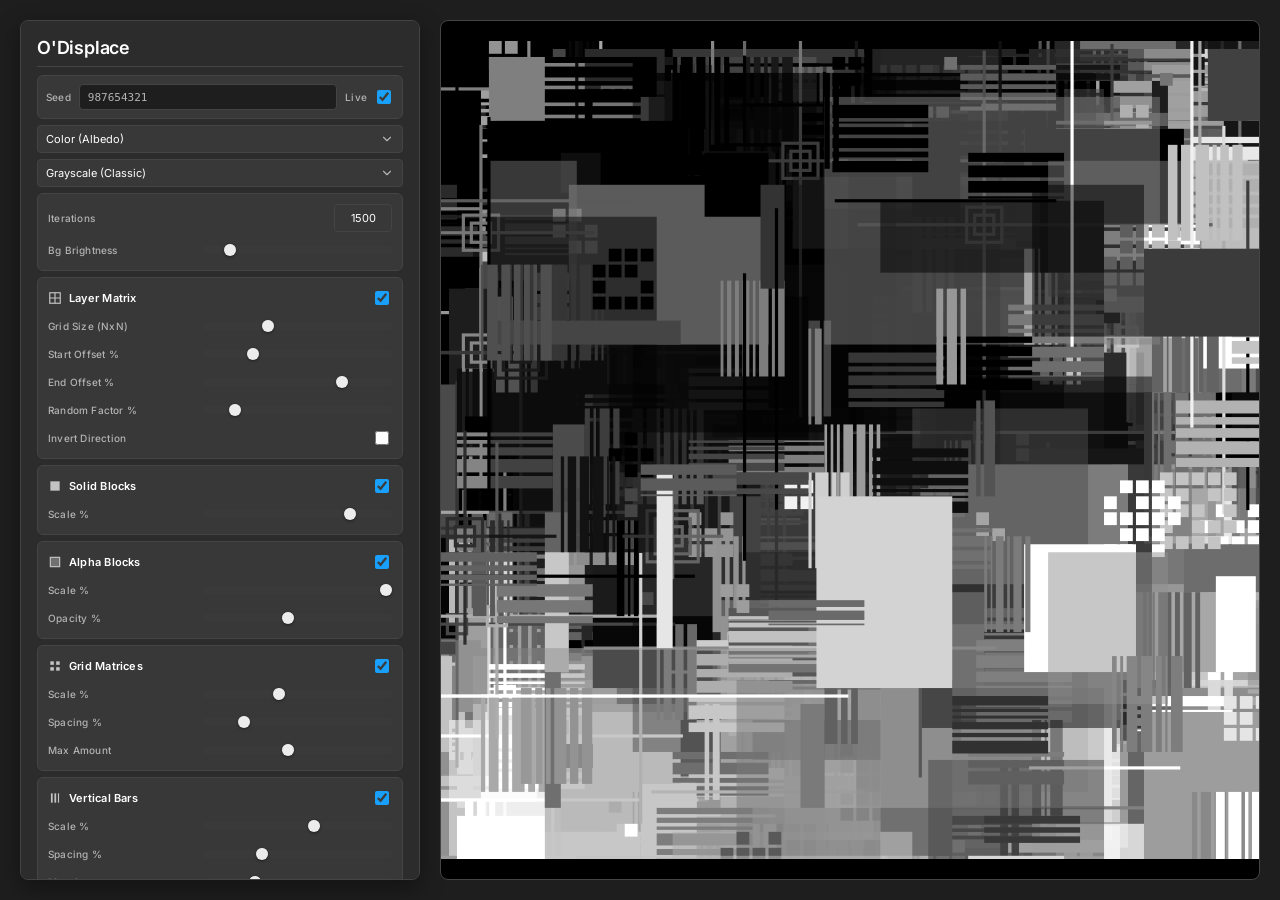
==== index.html @ d6440b8d "feat: add Reset button to restore default settings Co-Authored-By: Claude Sonnet 4.6 <noreply@anthro" ====
<!DOCTYPE html>
<html lang="en">
<head>
    <meta charset="UTF-8">
    <meta name="viewport" content="width=device-width, initial-scale=1.0">
    <title>O'Displace</title>
    <link rel="stylesheet" href="css/main.css">
</head>
<body>

<!-- ─── Palette Modal ─────────────────────────────────────────────────────── -->
<div class="modal-overlay" id="paletteModal">
    <div class="modal-box">
        <div class="modal-title">Custom Palette</div>

        <div class="color-slots">
            <div class="color-slot">
                <input type="color" id="c0" value="#FF0055">
                <input type="text"  id="h0" value="#FF0055" maxlength="7" class="hex-input">
                <input type="checkbox" id="en0" checked title="Enable">
            </div>
            <div class="color-slot">
                <input type="color" id="c1" value="#00FFCC">
                <input type="text"  id="h1" value="#00FFCC" maxlength="7" class="hex-input">
                <input type="checkbox" id="en1" checked title="Enable">
            </div>
            <div class="color-slot">
                <input type="color" id="c2" value="#9D00FF">
                <input type="text"  id="h2" value="#9D00FF" maxlength="7" class="hex-input">
                <input type="checkbox" id="en2" checked title="Enable">
            </div>
            <div class="color-slot">
                <input type="color" id="c3" value="#2B0F4C">
                <input type="text"  id="h3" value="#2B0F4C" maxlength="7" class="hex-input">
                <input type="checkbox" id="en3" checked title="Enable">
            </div>
            <div class="color-slot">
                <input type="color" id="c4" value="#FFFFFF">
                <input type="text"  id="h4" value="#FFFFFF" maxlength="7" class="hex-input">
                <input type="checkbox" id="en4" checked title="Enable">
            </div>
        </div>

        <textarea class="modal-paste" id="hexPaste" placeholder="Paste CSS, XML, HEX, or rgb() here…"></textarea>

        <div class="modal-actions">
            <input type="file" id="aseFile" accept=".ase" style="display:none">
            <button onclick="document.getElementById('aseFile').click()">Load .ase</button>
            <button class="btn-generate" onclick="closePaletteModal()">Apply & Close</button>
        </div>
    </div>
</div>

<!-- ─── Left Panel ───────────────────────────────────────────────────────── -->
<div class="controls">
    <div class="panel-title">O'Displace</div>

    <!-- Seed -->
    <div class="seed-row">
        <label>Seed</label>
        <input type="text" id="seedDisplay" readonly>
        <div class="live-wrap">
            <label for="livePreview">Live</label>
            <input type="checkbox" id="livePreview" checked>
        </div>
    </div>

    <!-- Render mode -->
    <select id="renderMode" onchange="handleInput()">
        <option value="color">Color (Albedo)</option>
        <option value="depth">Depth Map (Height)</option>
        <option value="normal">Normal Map</option>
    </select>

    <!-- Palette -->
    <div class="select-row">
        <select id="paletteSelect" onchange="handlePaletteChange()">
            <option value="grayscale">Grayscale (Classic)</option>
            <option value="custom">Custom (Paste / ASE)</option>
            <option value="cyberpunk">Cyberpunk (Neon)</option>
            <option value="mars">Mars Base (Orange/Red)</option>
            <option value="ocean">Deep Ocean (Blues)</option>
        </select>
        <button id="editCustomBtn" class="btn-icon" onclick="openPaletteModal()" title="Edit palette" style="display:none">
            <svg viewBox="0 0 24 24" width="14" height="14" stroke="currentColor" stroke-width="2" fill="none">
                <circle cx="12" cy="12" r="3"></circle>
                <path d="M19.4 15a1.65 1.65 0 0 0 .33 1.82l.06.06a2 2 0 0 1-2.83 2.83l-.06-.06a1.65 1.65 0 0 0-1.82-.33 1.65 1.65 0 0 0-1 1.51V21a2 2 0 0 1-4 0v-.09A1.65 1.65 0 0 0 9 19.4a1.65 1.65 0 0 0-1.82.33l-.06.06a2 2 0 0 1-2.83-2.83l.06-.06A1.65 1.65 0 0 0 4.68 15a1.65 1.65 0 0 0-1.51-1H3a2 2 0 0 1 0-4h.09A1.65 1.65 0 0 0 4.6 9a1.65 1.65 0 0 0-.33-1.82l-.06-.06a2 2 0 0 1 2.83-2.83l.06.06A1.65 1.65 0 0 0 9 4.68a1.65 1.65 0 0 0 1-1.51V3a2 2 0 0 1 4 0v.09a1.65 1.65 0 0 0 1 1.51 1.65 1.65 0 0 0 1.82-.33l.06-.06a2 2 0 0 1 2.83 2.83l-.06.06A1.65 1.65 0 0 0 19.4 9a1.65 1.65 0 0 0 1.51 1H21a2 2 0 0 1 0 4h-.09a1.65 1.65 0 0 0-1.51 1z"></path>
            </svg>
        </button>
    </div>

    <!-- Iterations + Bg Brightness -->
    <div class="module-group">
        <div class="row">
            <label>Iterations</label>
            <input type="number" id="globalIter" value="1500" onchange="handleInput()">
        </div>
        <div class="row">
            <label>Bg Brightness</label>
            <input type="range" id="bgBrightness" min="0" max="255" value="30" oninput="handleInput()">
        </div>
    </div>

    <!-- Layer Matrix -->
    <div class="module-group">
        <div class="module-header">
            <div class="module-title">
                <svg viewBox="0 0 24 24"><rect x="3" y="3" width="18" height="18" fill="none" stroke="currentColor" stroke-width="2"/><path d="M3 12h18M12 3v18" stroke="currentColor" stroke-width="2"/></svg>
                Layer Matrix
            </div>
            <input type="checkbox" id="matrixEnable" checked onchange="handleInput()">
        </div>
        <div class="row"><label>Grid Size (NxN)</label><input type="range" id="matrixSize"   min="1" max="10"   value="4"   oninput="handleInput()"></div>
        <div class="row"><label>Start Offset %</label>  <input type="range" id="matrixStart"  min="-100" max="100" value="-50" oninput="handleInput()"></div>
        <div class="row"><label>End Offset %</label>    <input type="range" id="matrixEnd"    min="-100" max="100" value="50"  oninput="handleInput()"></div>
        <div class="row"><label>Random Factor %</label> <input type="range" id="matrixRandom" min="0" max="100"   value="15"  oninput="handleInput()"></div>
        <div class="row">
            <label>Invert Direction</label>
            <input type="checkbox" id="matrixInvert" onchange="handleInput()">
        </div>
    </div>

    <!-- Solid Blocks -->
    <div class="module-group">
        <div class="module-header">
            <div class="module-title">
                <svg viewBox="0 0 24 24"><rect x="4" y="4" width="16" height="16"/></svg>
                Solid Blocks
            </div>
            <input type="checkbox" id="solidEnable" checked onchange="handleInput()">
        </div>
        <div class="row"><label>Scale %</label><input type="range" id="solidScale" min="1" max="100" value="80" oninput="handleInput()"></div>
    </div>

    <!-- Alpha Blocks -->
    <div class="module-group">
        <div class="module-header">
            <div class="module-title">
                <svg viewBox="0 0 24 24"><rect x="4" y="4" width="16" height="16" fill-opacity="0.4" stroke="currentColor" stroke-width="2"/></svg>
                Alpha Blocks
            </div>
            <input type="checkbox" id="alphaEnable" checked onchange="handleInput()">
        </div>
        <div class="row"><label>Scale %</label>  <input type="range" id="alphaScale"   min="1"  max="100" value="100" oninput="handleInput()"></div>
        <div class="row"><label>Opacity %</label> <input type="range" id="alphaOpacity" min="10" max="100" value="50"  oninput="handleInput()"></div>
    </div>

    <!-- Grid Matrices -->
    <div class="module-group">
        <div class="module-header">
            <div class="module-title">
                <svg viewBox="0 0 24 24"><rect x="4" y="4" width="6" height="6"/><rect x="14" y="4" width="6" height="6"/><rect x="4" y="14" width="6" height="6"/><rect x="14" y="14" width="6" height="6"/></svg>
                Grid Matrices
            </div>
            <input type="checkbox" id="gridEnable" checked onchange="handleInput()">
        </div>
        <div class="row"><label>Scale %</label>  <input type="range" id="gridScale"   min="1" max="100" value="40" oninput="handleInput()"></div>
        <div class="row"><label>Spacing %</label> <input type="range" id="gridSpacing" min="0" max="100" value="20" oninput="handleInput()"></div>
        <div class="row"><label>Max Amount</label><input type="range" id="gridAmount"  min="1" max="10"  value="5"  oninput="handleInput()"></div>
    </div>

    <!-- Vertical Bars -->
    <div class="module-group">
        <div class="module-header">
            <div class="module-title">
                <svg viewBox="0 0 24 24"><rect x="5" y="4" width="3" height="16"/><rect x="11" y="4" width="3" height="16"/><rect x="17" y="4" width="2" height="16"/></svg>
                Vertical Bars
            </div>
            <input type="checkbox" id="vBarEnable" checked onchange="handleInput()">
        </div>
        <div class="row"><label>Scale %</label>   <input type="range" id="vBarScale"   min="1" max="100" value="60" oninput="handleInput()"></div>
        <div class="row"><label>Spacing %</label>  <input type="range" id="vBarSpacing" min="0" max="100" value="30" oninput="handleInput()"></div>
        <div class="row"><label>Max Amount</label> <input type="range" id="vBarAmount"  min="1" max="20"  value="6"  oninput="handleInput()"></div>
    </div>

    <!-- Horizontal Bars -->
    <div class="module-group">
        <div class="module-header">
            <div class="module-title">
                <svg viewBox="0 0 24 24"><rect x="4" y="5" width="16" height="3"/><rect x="4" y="11" width="16" height="3"/><rect x="4" y="17" width="16" height="2"/></svg>
                Horizontal Bars
            </div>
            <input type="checkbox" id="hBarEnable" checked onchange="handleInput()">
        </div>
        <div class="row"><label>Scale %</label>   <input type="range" id="hBarScale"   min="1" max="100" value="60" oninput="handleInput()"></div>
        <div class="row"><label>Spacing %</label>  <input type="range" id="hBarSpacing" min="0" max="100" value="30" oninput="handleInput()"></div>
        <div class="row"><label>Max Amount</label> <input type="range" id="hBarAmount"  min="1" max="20"  value="6"  oninput="handleInput()"></div>
    </div>

    <!-- Wires & Nodes -->
    <div class="module-group">
        <div class="module-header">
            <div class="module-title">
                <svg viewBox="0 0 24 24"><path d="M12 2v20M2 12h20" stroke="currentColor" stroke-width="2"/></svg>
                Wires &amp; Nodes
            </div>
            <input type="checkbox" id="wireEnable" checked onchange="handleInput()">
        </div>
        <div class="row"><label>Line Width</label>      <input type="range" id="wireWidth"  min="1"  max="20" value="4"  oninput="handleInput()"></div>
        <div class="row"><label>Cross Prob. %</label>   <input type="range" id="crossProb"  min="0"  max="100" value="30" oninput="handleInput()"></div>
        <div class="row"><label>Max Nodes</label>       <input type="range" id="nodeAmount" min="0"  max="10" value="3"  oninput="handleInput()"></div>
        <div class="row"><label>Node Spacing</label>    <input type="range" id="nodeSpacing" min="5" max="30" value="10" oninput="handleInput()"></div>
        <div class="row"><label>Random Center %</label> <input type="range" id="wireCenter" min="0"  max="100" value="30" oninput="handleInput()"></div>
    </div>

    <!-- Actions -->
    <div class="action-row">
        <button class="btn-generate" onclick="generateNew()">Generate New Seed</button>
        <button class="btn-export" id="btnExportSVG">Save SVG</button>
        <button class="btn-reset" onclick="resetDefaults()" title="Reset all settings to defaults">↺</button>
    </div>
    <div class="png-row">
        <div class="scale-group" role="group" aria-label="PNG scale">
            <button class="scale-btn active" data-scale="1">1×</button>
            <button class="scale-btn" data-scale="2">2×</button>
            <button class="scale-btn" data-scale="3">3×</button>
            <button class="scale-btn" data-scale="4">4×</button>
        </div>
        <input type="hidden" id="pngScale" value="1">
        <button class="btn-png" id="btnExportPNG">Save PNG</button>
    </div>

    <!-- Console -->
    <div class="console-panel">
        <label>Console</label>
        <textarea id="consoleLog" readonly></textarea>
    </div>
</div>

<!-- ─── Viewport ──────────────────────────────────────────────────────────── -->
<div class="viewport">
    <div id="svgContainer" style="width:100%;height:100%;display:flex;align-items:center;justify-content:center;"></div>
</div>

<script type="module" src="js/main.js"></script>
</body>
</html>
---- css/main.css ----
@import url('https://fonts.googleapis.com/css2?family=Inter:wght@400;500;600&display=swap');

/* ─── O'Bend Design System v1.9.2 ─────────────────────────────────────────── */
:root {
    --ob-font: 'Inter', sans-serif;
    --ob-body-size: 11px;
    --ob-title-weight: 600;

    /* Backgrounds */
    --ob-bg:      #1e1e1e;
    --ob-panel:   #2c2c2c;
    --ob-panel-2: #383838;
    --ob-hover:   #4a4a4a;

    /* Text */
    --ob-ink:   #ffffff;
    --ob-muted: #b3b3b3;

    /* Accents */
    --ob-blue:         #18a0fb;
    --ob-blue-hover:   #0d8de3;
    --ob-success:      #1bc47d;
    --ob-danger:       #f24822;
    --ob-accent:       #ff0055;   /* O'Displace brand */

    /* Borders */
    --ob-line:   #444444;
    --ob-line-2: #555555;

    /* Radii — nested rule: outer = inner + gap */
    --ob-radius-shell:   8px;   /* panel */
    --ob-radius-surface: 6px;   /* card inside panel  (gap ≈ 2px) */
    --ob-radius-control: 4px;   /* input/button inside card */

    /* Spacing */
    --ob-space: 8px;
}

/* ─── Reset ────────────────────────────────────────────────────────────────── */
*, *::before, *::after { box-sizing: border-box; }

/* ─── Scrollbar ────────────────────────────────────────────────────────────── */
::-webkit-scrollbar { width: 12px; height: 12px; }
::-webkit-scrollbar-track { background: transparent; }
::-webkit-scrollbar-thumb {
    background-color: var(--ob-line-2);
    border-radius: 6px;
    border: 3px solid transparent;
    background-clip: content-box;
}
::-webkit-scrollbar-thumb:hover { background-color: var(--ob-muted); }

/* ─── Base ─────────────────────────────────────────────────────────────────── */
body {
    background: var(--ob-bg);
    color: var(--ob-ink);
    font-family: var(--ob-font);
    font-size: var(--ob-body-size);
    margin: 0;
    padding: 20px;
    display: flex;
    gap: 20px;
    height: 100vh;
    overflow: hidden;
}

/* ─── Layout: Left Panel ───────────────────────────────────────────────────── */
.controls {
    width: 400px;
    flex-shrink: 0;
    background: var(--ob-panel);
    border: 1px solid var(--ob-line);
    border-radius: var(--ob-radius-shell);
    padding: 16px;
    display: flex;
    flex-direction: column;
    gap: 6px;
    overflow-y: auto;
    box-shadow: 0 8px 24px rgba(0, 0, 0, 0.4);
}

.panel-title {
    font-size: 18px;
    font-weight: var(--ob-title-weight);
    color: var(--ob-ink);
    letter-spacing: -0.2px;
    padding-bottom: 8px;
    border-bottom: 1px solid var(--ob-line);
    margin-bottom: 2px;
}

/* ─── Layout: Viewport ─────────────────────────────────────────────────────── */
.viewport {
    flex: 1;
    background: #000;
    border-radius: var(--ob-radius-shell);
    border: 1px solid var(--ob-line);
    display: flex;
    justify-content: center;
    align-items: center;
    overflow: hidden;
    position: relative;
    box-shadow: inset 0 0 40px rgba(0, 0, 0, 0.6);
}

svg.canvas-svg { width: 100%; height: 100%; }

/* ─── Seed Row ──────────────────────────────────────────────────────────────── */
.seed-row {
    display: flex;
    align-items: center;
    gap: 8px;
    padding: 8px;
    background: var(--ob-panel-2);
    border: 1px solid var(--ob-line);
    border-radius: var(--ob-radius-surface);
}

.seed-row label { flex-shrink: 0; }

.seed-row input[type="text"] {
    flex: 1;
    min-width: 0;
    background: var(--ob-bg);
    border: 1px solid var(--ob-line);
    border-radius: var(--ob-radius-control);
    color: var(--ob-muted);
    font-family: monospace;
    font-size: 11px;
    padding: 4px 8px;
    height: 26px;
}

.seed-row .live-wrap {
    display: flex;
    align-items: center;
    gap: 6px;
    flex-shrink: 0;
    color: var(--ob-muted);
}

/* ─── Label typography (O'Bend standard) ──────────────────────────────────── */
label {
    font-size: 10px;
    font-weight: 500;
    letter-spacing: 0.02em;
    color: var(--ob-muted);
    user-select: none;
}

/* ─── Selects ───────────────────────────────────────────────────────────────── */
select {
    width: 100%;
    background: var(--ob-panel-2);
    color: var(--ob-ink);
    border: 1px solid var(--ob-line);
    border-radius: var(--ob-radius-control);
    padding: 6px 28px 6px 8px;
    font-family: var(--ob-font);
    font-size: 11px;
    height: 28px;
    outline: none;
    cursor: pointer;
    appearance: none;
    -webkit-appearance: none;
    background-image: url("data:image/svg+xml;charset=UTF-8,%3csvg xmlns='http://www.w3.org/2000/svg' viewBox='0 0 24 24' fill='none' stroke='%23b3b3b3' stroke-width='2' stroke-linecap='round' stroke-linejoin='round'%3e%3cpolyline points='6 9 12 15 18 9'%3e%3c/polyline%3e%3c/svg%3e");
    background-repeat: no-repeat;
    background-position: right 8px center;
    background-size: 14px;
    transition: border-color 0.15s;
}
select:focus { border-color: var(--ob-line-2); }
select:hover { border-color: var(--ob-line-2); }

/* ─── Number + text inputs ──────────────────────────────────────────────────── */
input[type="text"],
input[type="number"] {
    background: var(--ob-panel-2);
    color: var(--ob-ink);
    border: 1px solid var(--ob-line);
    border-radius: var(--ob-radius-control);
    padding: 4px 8px;
    height: 28px;
    font-family: var(--ob-font);
    font-size: 11px;
    outline: none;
    transition: border-color 0.15s;
}
input[type="text"]:focus,
input[type="number"]:focus { border-color: var(--ob-line-2); }

/* hide number spinners */
input[type="number"]::-webkit-outer-spin-button,
input[type="number"]::-webkit-inner-spin-button { -webkit-appearance: none; margin: 0; }
input[type="number"] { -moz-appearance: textfield; }

/* ─── Range sliders (O'Gravity style) ──────────────────────────────────────── */
input[type="range"] {
    -webkit-appearance: none;
    appearance: none;
    width: 100%;
    height: 20px;
    background: transparent;
    outline: none;
    cursor: pointer;
    margin: 0;
}

input[type="range"]::-webkit-slider-runnable-track {
    height: 8px;
    border-radius: 999px;
    background: var(--slider-track-bg, #3a3a3a);
}

input[type="range"]::-webkit-slider-thumb {
    -webkit-appearance: none;
    width: 12px;
    height: 12px;
    border-radius: 50%;
    background: #ececec;
    box-shadow: 0 1px 3px rgba(0, 0, 0, 0.45), inset 0 1px 0 rgba(255, 255, 255, 0.35);
    cursor: pointer;
    transition: transform 0.1s, background 0.1s;
    margin-top: -2px;
}

input[type="range"]::-webkit-slider-thumb:active {
    transform: scale(1.03);
    background: #fff;
}

input[type="range"]::-moz-range-track {
    height: 8px;
    border-radius: 999px;
    border: none;
    background: var(--slider-track-bg, #3a3a3a);
}

input[type="range"]::-moz-range-thumb {
    width: 12px;
    height: 12px;
    border-radius: 50%;
    border: none;
    background: #ececec;
    box-shadow: 0 1px 3px rgba(0, 0, 0, 0.45), inset 0 1px 0 rgba(255, 255, 255, 0.35);
    cursor: pointer;
}

input[type="range"]::-moz-range-thumb:active {
    transform: scale(1.03);
    background: #fff;
}

/* ─── Checkbox ──────────────────────────────────────────────────────────────── */
input[type="checkbox"] {
    width: 14px;
    height: 14px;
    accent-color: var(--ob-blue);
    cursor: pointer;
    flex-shrink: 0;
}

/* ─── Buttons ───────────────────────────────────────────────────────────────── */
button {
    height: 28px;
    padding: 0 12px;
    border: none;
    border-radius: var(--ob-radius-control);
    background: var(--ob-panel-2);
    color: var(--ob-ink);
    font-family: var(--ob-font);
    font-size: 11px;
    font-weight: 500;
    cursor: pointer;
    transition: background 0.15s, opacity 0.15s;
    white-space: nowrap;
}
button:hover { background: var(--ob-hover); }
button:active { opacity: 0.8; }

.btn-generate {
    background: var(--ob-success);
    color: #fff;
}
.btn-generate:hover { background: #17b370; }

.btn-export {
    background: var(--ob-accent);
    color: #fff;
}
.btn-export:hover { background: #e0004b; }

.btn-png {
    background: var(--ob-blue);
    color: #fff;
}
.btn-png:hover { background: var(--ob-blue-hover); }

.btn-reset {
    width: 32px;
    height: 32px;
    padding: 0;
    flex-shrink: 0;
    font-size: 16px;
    background: var(--ob-panel-2);
}
.btn-reset:hover { background: var(--ob-hover); }

.btn-icon {
    width: 28px;
    height: 28px;
    padding: 0;
    display: flex;
    align-items: center;
    justify-content: center;
    flex-shrink: 0;
}

/* ─── Control row (label + control) ────────────────────────────────────────── */
.row {
    display: flex;
    align-items: center;
    justify-content: space-between;
    gap: 8px;
}

.row label { flex-shrink: 0; }

.row input[type="number"] { width: 58px; text-align: center; }
.row input[type="range"] { width: 55%; }

/* ─── Module cards ──────────────────────────────────────────────────────────── */
.module-group {
    background: var(--ob-panel-2);
    border: 1px solid var(--ob-line);
    border-radius: var(--ob-radius-surface);
    padding: 10px;
    display: flex;
    flex-direction: column;
    gap: 8px;
}

.module-header {
    display: flex;
    align-items: center;
    justify-content: space-between;
}

.module-title {
    display: flex;
    align-items: center;
    gap: 7px;
    font-size: 11px;
    font-weight: 600;
    color: var(--ob-ink);
    letter-spacing: 0.02em;
}

.module-title svg {
    width: 14px;
    height: 14px;
    fill: currentColor;
    opacity: 0.7;
    flex-shrink: 0;
}

/* ─── Select row with icon button ─────────────────────────────────────────── */
.select-row {
    display: flex;
    gap: 6px;
    align-items: center;
}
.select-row select { flex: 1; }

/* ─── Action buttons row ────────────────────────────────────────────────────── */
.action-row {
    display: flex;
    gap: 8px;
}
.action-row button { flex: 1; height: 32px; }

/* ─── PNG export row ────────────────────────────────────────────────────────── */
.png-row {
    display: flex;
    gap: 8px;
    align-items: center;
}

.png-row .btn-png { flex: 1; height: 32px; }

.scale-group {
    display: flex;
    background: var(--ob-panel-2);
    border: 1px solid var(--ob-line);
    border-radius: var(--ob-radius-control);
    overflow: hidden;
    flex-shrink: 0;
}

.scale-btn {
    height: 32px;
    width: 34px;
    padding: 0;
    border: none;
    border-radius: 0;
    background: transparent;
    color: var(--ob-muted);
    font-size: 11px;
    font-weight: 500;
    cursor: pointer;
    transition: background 0.15s, color 0.15s;
    border-right: 1px solid var(--ob-line);
}
.scale-btn:last-child { border-right: none; }
.scale-btn:hover { background: var(--ob-hover); color: var(--ob-ink); }
.scale-btn.active {
    background: var(--ob-blue);
    color: #fff;
}

/* ─── Console panel ─────────────────────────────────────────────────────────── */
.console-panel {
    display: flex;
    flex-direction: column;
    gap: 4px;
    margin-top: 2px;
}

.console-panel textarea {
    background: var(--ob-bg);
    color: #1bc47d;
    border: 1px solid var(--ob-line);
    border-radius: var(--ob-radius-control);
    font-family: monospace;
    font-size: 10px;
    padding: 6px 8px;
    height: 72px;
    resize: none;
    outline: none;
}

/* ─── Palette Modal ─────────────────────────────────────────────────────────── */
.modal-overlay {
    display: none;
    position: fixed;
    inset: 0;
    background: rgba(0, 0, 0, 0.6);
    backdrop-filter: blur(2px);
    z-index: 100;
    align-items: center;
    justify-content: center;
}

.modal-box {
    background: var(--ob-panel);
    border: 1px solid var(--ob-line-2);
    border-radius: var(--ob-radius-shell);
    padding: 20px;
    width: 380px;
    display: flex;
    flex-direction: column;
    gap: 12px;
    box-shadow: 0 16px 48px rgba(0, 0, 0, 0.5);
}

.modal-title {
    font-size: 13px;
    font-weight: 600;
    color: var(--ob-ink);
    padding-bottom: 8px;
    border-bottom: 1px solid var(--ob-line);
}

.color-slots {
    display: flex;
    flex-direction: column;
    gap: 6px;
}

.color-slot {
    display: flex;
    align-items: center;
    gap: 8px;
    padding: 6px 8px;
    background: var(--ob-panel-2);
    border: 1px solid var(--ob-line);
    border-radius: var(--ob-radius-surface);
}

.color-slot input[type="color"] {
    width: 28px;
    height: 28px;
    border: none;
    border-radius: var(--ob-radius-control);
    cursor: pointer;
    padding: 0;
    background: none;
}

.color-slot .hex-input {
    flex: 1;
    font-family: monospace;
    text-transform: uppercase;
}

.modal-paste {
    background: var(--ob-panel-2);
    color: var(--ob-ink);
    border: 1px solid var(--ob-line);
    border-radius: var(--ob-radius-control);
    font-family: var(--ob-font);
    font-size: 11px;
    padding: 8px;
    height: 64px;
    resize: none;
    outline: none;
    width: 100%;
}

.modal-paste::placeholder { color: var(--ob-muted); }

.modal-actions {
    display: flex;
    gap: 8px;
}
.modal-actions button { flex: 1; height: 30px; }
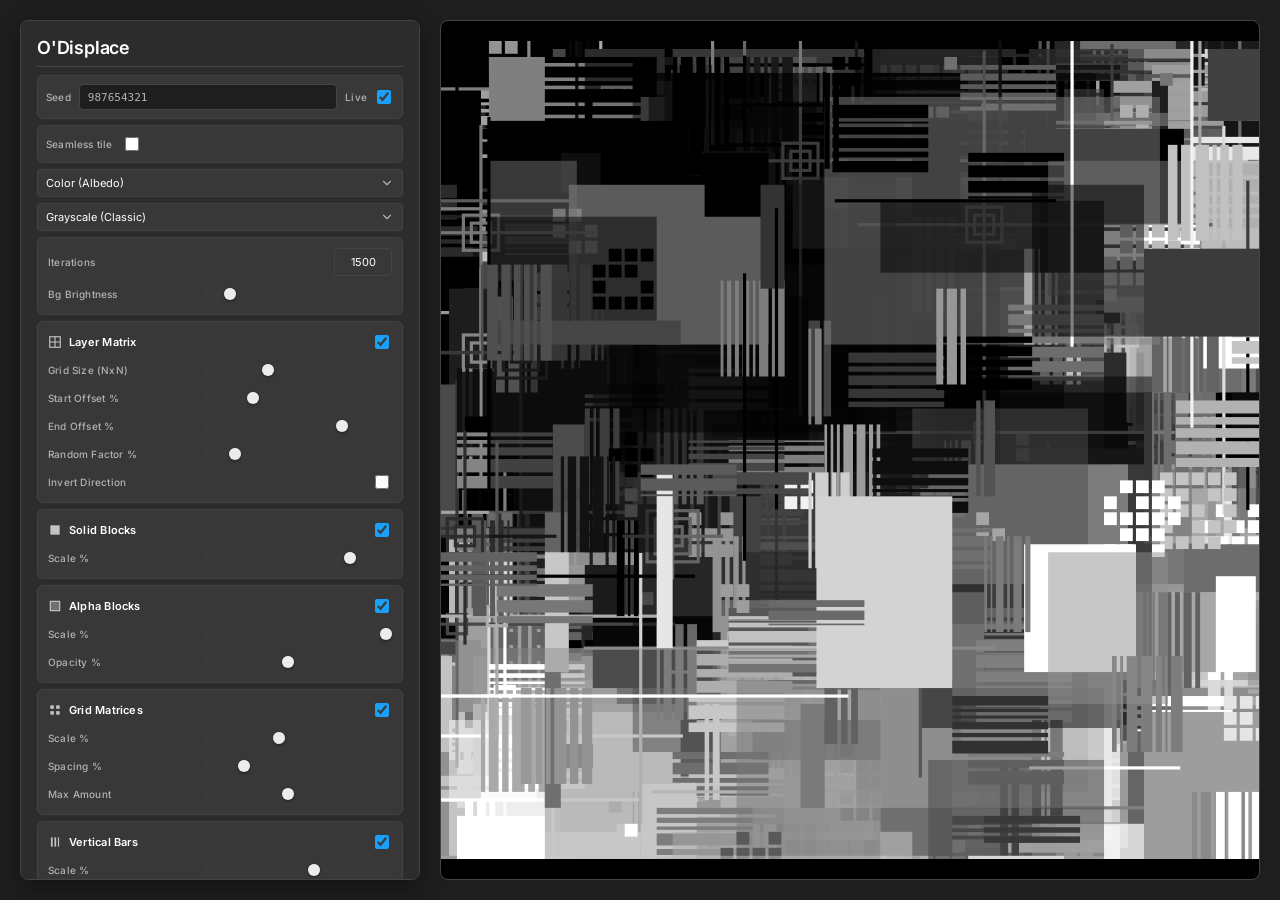
==== commit 8d0cfd66: "feat: seamless tile mode Each shape is drawn 9x (3x3 offsets ±1024px), clipPath clips to canvas. Tog" ====
--- a/index.html
+++ b/index.html
@@ -63,6 +63,12 @@
             <label for="livePreview">Live</label>
             <input type="checkbox" id="livePreview" checked>
         </div>
+    </div>
+
+    <!-- Seamless toggle -->
+    <div class="seed-row">
+        <label for="seamlessEnable">Seamless tile</label>
+        <input type="checkbox" id="seamlessEnable" onchange="handleInput()">
     </div>
 
     <!-- Render mode -->
@@ -204,20 +210,25 @@
     </div>
 
     <!-- Actions -->
-    <div class="action-row">
+    <div class="actions-grid">
         <button class="btn-generate" onclick="generateNew()">Generate New Seed</button>
+        <button class="btn-reset" onclick="resetDefaults()" title="Reset all settings to defaults">↺</button>
         <button class="btn-export" id="btnExportSVG">Save SVG</button>
-        <button class="btn-reset" onclick="resetDefaults()" title="Reset all settings to defaults">↺</button>
-    </div>
-    <div class="png-row">
-        <div class="scale-group" role="group" aria-label="PNG scale">
-            <button class="scale-btn active" data-scale="1">1×</button>
-            <button class="scale-btn" data-scale="2">2×</button>
-            <button class="scale-btn" data-scale="3">3×</button>
-            <button class="scale-btn" data-scale="4">4×</button>
-        </div>
-        <input type="hidden" id="pngScale" value="1">
         <button class="btn-png" id="btnExportPNG">Save PNG</button>
+    </div>
+
+    <!-- PNG scale popup -->
+    <div id="pngPopup" class="png-popup" style="display:none;">
+        <div class="png-popup-inner">
+            <div class="scale-group">
+                <button class="scale-btn active" data-scale="1">1×<span>1024px</span></button>
+                <button class="scale-btn" data-scale="2">2×<span>2048px</span></button>
+                <button class="scale-btn" data-scale="3">3×<span>3072px</span></button>
+                <button class="scale-btn" data-scale="4">4×<span>4096px</span></button>
+            </div>
+            <input type="hidden" id="pngScale" value="1">
+            <button class="btn-png btn-png-confirm" id="btnPngConfirm">Export PNG</button>
+        </div>
     </div>
 
     <!-- Console -->
--- a/css/main.css
+++ b/css/main.css
@@ -372,51 +372,72 @@
 }
 .select-row select { flex: 1; }
 
-/* ─── Action buttons row ────────────────────────────────────────────────────── */
-.action-row {
-    display: flex;
-    gap: 8px;
-}
-.action-row button { flex: 1; height: 32px; }
-
-/* ─── PNG export row ────────────────────────────────────────────────────────── */
-.png-row {
-    display: flex;
-    gap: 8px;
-    align-items: center;
-}
-
-.png-row .btn-png { flex: 1; height: 32px; }
+/* ─── Action buttons (2×2 grid, equal size) ────────────────────────────────── */
+.actions-grid {
+    display: grid;
+    grid-template-columns: 1fr 1fr;
+    gap: 8px;
+}
+.actions-grid button { height: 32px; width: 100%; }
+
+/* ─── PNG scale popup ───────────────────────────────────────────────────────── */
+.png-popup {
+    position: relative;
+}
+
+.png-popup-inner {
+    background: var(--ob-panel);
+    border: 1px solid var(--ob-line-2);
+    border-radius: var(--ob-radius-shell);
+    padding: 10px;
+    display: flex;
+    flex-direction: column;
+    gap: 8px;
+    box-shadow: 0 8px 24px rgba(0, 0, 0, 0.5);
+}
 
 .scale-group {
     display: flex;
-    background: var(--ob-panel-2);
-    border: 1px solid var(--ob-line);
-    border-radius: var(--ob-radius-control);
-    overflow: hidden;
-    flex-shrink: 0;
+    gap: 6px;
 }
 
 .scale-btn {
-    height: 32px;
-    width: 34px;
+    flex: 1;
+    height: 48px;
     padding: 0;
-    border: none;
-    border-radius: 0;
-    background: transparent;
+    border: 1px solid var(--ob-line);
+    border-radius: var(--ob-radius-control);
+    background: var(--ob-panel-2);
     color: var(--ob-muted);
-    font-size: 11px;
-    font-weight: 500;
-    cursor: pointer;
-    transition: background 0.15s, color 0.15s;
-    border-right: 1px solid var(--ob-line);
-}
-.scale-btn:last-child { border-right: none; }
-.scale-btn:hover { background: var(--ob-hover); color: var(--ob-ink); }
+    font-size: 12px;
+    font-weight: 600;
+    cursor: pointer;
+    display: flex;
+    flex-direction: column;
+    align-items: center;
+    justify-content: center;
+    gap: 2px;
+    transition: background 0.15s, color 0.15s, border-color 0.15s;
+    line-height: 1;
+}
+
+.scale-btn span {
+    font-size: 9px;
+    font-weight: 400;
+    color: var(--ob-muted);
+    opacity: 0.7;
+}
+
+.scale-btn:hover { background: var(--ob-hover); color: var(--ob-ink); border-color: var(--ob-line-2); }
+
 .scale-btn.active {
     background: var(--ob-blue);
     color: #fff;
-}
+    border-color: var(--ob-blue);
+}
+.scale-btn.active span { color: rgba(255,255,255,0.75); opacity: 1; }
+
+.btn-png-confirm { width: 100%; height: 32px; }
 
 /* ─── Console panel ─────────────────────────────────────────────────────────── */
 .console-panel {
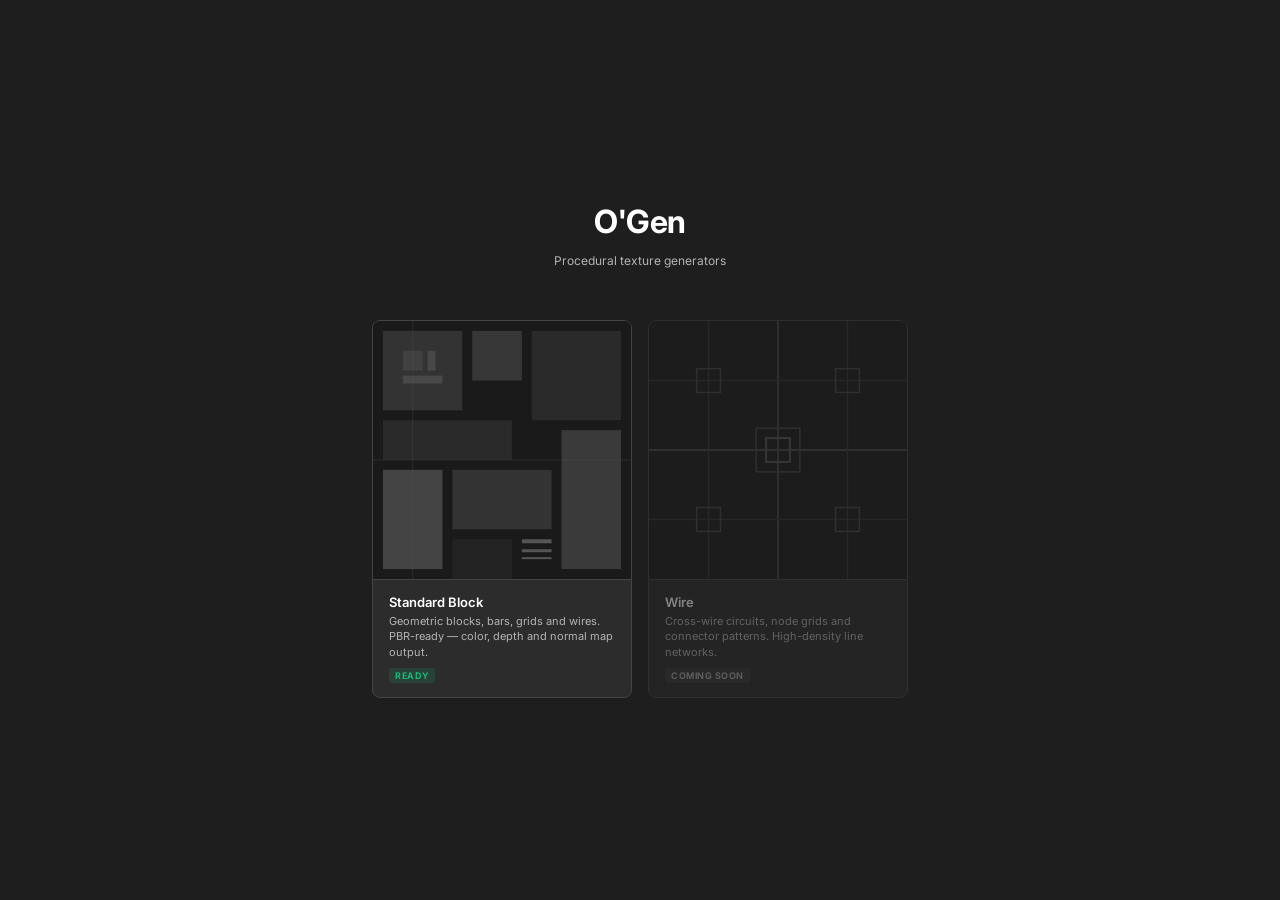
==== commit 5b108ecb: "feat: multi-generator hub landing page - index.html → O'Gen landing with generator cards - standard-" ====
--- a/index.html
+++ b/index.html
@@ -3,246 +3,178 @@
 <head>
     <meta charset="UTF-8">
     <meta name="viewport" content="width=device-width, initial-scale=1.0">
-    <title>O'Displace</title>
+    <title>O'Gen</title>
     <link rel="stylesheet" href="css/main.css">
+    <style>
+        body {
+            display: flex;
+            flex-direction: column;
+            align-items: center;
+            justify-content: center;
+            min-height: 100vh;
+            padding: 40px 20px;
+            gap: 40px;
+        }
+
+        .hub-header { text-align: center; }
+
+        .hub-title {
+            font-size: 32px;
+            font-weight: 700;
+            color: var(--ob-ink);
+            letter-spacing: -0.5px;
+            margin: 0 0 6px;
+        }
+
+        .hub-sub {
+            font-size: 12px;
+            color: var(--ob-muted);
+        }
+
+        .generator-grid {
+            display: flex;
+            gap: 16px;
+            flex-wrap: wrap;
+            justify-content: center;
+        }
+
+        .gen-card {
+            width: 260px;
+            background: var(--ob-panel);
+            border: 1px solid var(--ob-line);
+            border-radius: var(--ob-radius-shell);
+            overflow: hidden;
+            text-decoration: none;
+            color: inherit;
+            transition: border-color 0.2s, transform 0.15s, box-shadow 0.2s;
+            display: flex;
+            flex-direction: column;
+        }
+
+        .gen-card:hover {
+            border-color: var(--ob-line-2);
+            transform: translateY(-2px);
+            box-shadow: 0 12px 32px rgba(0, 0, 0, 0.4);
+        }
+
+        .gen-card.disabled {
+            opacity: 0.45;
+            pointer-events: none;
+        }
+
+        .gen-preview {
+            width: 100%;
+            aspect-ratio: 1;
+            background: #111;
+            overflow: hidden;
+            position: relative;
+        }
+
+        .gen-preview svg { width: 100%; height: 100%; display: block; }
+
+        .gen-info {
+            padding: 14px 16px;
+            display: flex;
+            flex-direction: column;
+            gap: 4px;
+            border-top: 1px solid var(--ob-line);
+        }
+
+        .gen-name {
+            font-size: 13px;
+            font-weight: 600;
+            color: var(--ob-ink);
+        }
+
+        .gen-desc {
+            font-size: 11px;
+            color: var(--ob-muted);
+            line-height: 1.4;
+        }
+
+        .gen-badge {
+            display: inline-flex;
+            align-items: center;
+            font-size: 9px;
+            font-weight: 600;
+            text-transform: uppercase;
+            letter-spacing: 0.06em;
+            padding: 2px 6px;
+            border-radius: 3px;
+            margin-top: 4px;
+            width: fit-content;
+        }
+
+        .badge-ready  { background: rgba(27, 196, 125, 0.15); color: var(--ob-success); }
+        .badge-soon   { background: rgba(255, 255, 255, 0.06); color: var(--ob-muted); }
+    </style>
 </head>
 <body>
 
-<!-- ─── Palette Modal ─────────────────────────────────────────────────────── -->
-<div class="modal-overlay" id="paletteModal">
-    <div class="modal-box">
-        <div class="modal-title">Custom Palette</div>
-
-        <div class="color-slots">
-            <div class="color-slot">
-                <input type="color" id="c0" value="#FF0055">
-                <input type="text"  id="h0" value="#FF0055" maxlength="7" class="hex-input">
-                <input type="checkbox" id="en0" checked title="Enable">
-            </div>
-            <div class="color-slot">
-                <input type="color" id="c1" value="#00FFCC">
-                <input type="text"  id="h1" value="#00FFCC" maxlength="7" class="hex-input">
-                <input type="checkbox" id="en1" checked title="Enable">
-            </div>
-            <div class="color-slot">
-                <input type="color" id="c2" value="#9D00FF">
-                <input type="text"  id="h2" value="#9D00FF" maxlength="7" class="hex-input">
-                <input type="checkbox" id="en2" checked title="Enable">
-            </div>
-            <div class="color-slot">
-                <input type="color" id="c3" value="#2B0F4C">
-                <input type="text"  id="h3" value="#2B0F4C" maxlength="7" class="hex-input">
-                <input type="checkbox" id="en3" checked title="Enable">
-            </div>
-            <div class="color-slot">
-                <input type="color" id="c4" value="#FFFFFF">
-                <input type="text"  id="h4" value="#FFFFFF" maxlength="7" class="hex-input">
-                <input type="checkbox" id="en4" checked title="Enable">
-            </div>
-        </div>
-
-        <textarea class="modal-paste" id="hexPaste" placeholder="Paste CSS, XML, HEX, or rgb() here…"></textarea>
-
-        <div class="modal-actions">
-            <input type="file" id="aseFile" accept=".ase" style="display:none">
-            <button onclick="document.getElementById('aseFile').click()">Load .ase</button>
-            <button class="btn-generate" onclick="closePaletteModal()">Apply & Close</button>
-        </div>
-    </div>
+<div class="hub-header">
+    <h1 class="hub-title">O'Gen</h1>
+    <p class="hub-sub">Procedural texture generators</p>
 </div>
 
-<!-- ─── Left Panel ───────────────────────────────────────────────────────── -->
-<div class="controls">
-    <div class="panel-title">O'Displace</div>
+<div class="generator-grid">
 
-    <!-- Seed -->
-    <div class="seed-row">
-        <label>Seed</label>
-        <input type="text" id="seedDisplay" readonly>
-        <div class="live-wrap">
-            <label for="livePreview">Live</label>
-            <input type="checkbox" id="livePreview" checked>
+    <!-- Standard Block -->
+    <a href="standard-block.html" class="gen-card">
+        <div class="gen-preview">
+            <svg xmlns="http://www.w3.org/2000/svg" viewBox="0 0 260 260">
+                <rect width="260" height="260" fill="#1a1a1a"/>
+                <rect x="10" y="10" width="80" height="80" fill="#333"/>
+                <rect x="100" y="10" width="50" height="50" fill="#444" fill-opacity=".7"/>
+                <rect x="160" y="10" width="90" height="90" fill="#2a2a2a"/>
+                <rect x="10" y="100" width="130" height="40" fill="#3a3a3a" fill-opacity=".5"/>
+                <rect x="10" y="150" width="60" height="100" fill="#444"/>
+                <rect x="80" y="150" width="100" height="60" fill="#333"/>
+                <rect x="190" y="110" width="60" height="140" fill="#3a3a3a"/>
+                <rect x="150" y="220" width="30" height="4" fill="#555"/>
+                <rect x="150" y="230" width="30" height="3" fill="#555"/>
+                <rect x="150" y="238" width="30" height="2" fill="#555"/>
+                <rect x="80" y="220" width="60" height="40" fill="#2a2a2a" fill-opacity=".6"/>
+                <line x1="40" y1="0" x2="40" y2="260" stroke="#555" stroke-width="1" opacity=".3"/>
+                <line x1="0" y1="140" x2="260" y2="140" stroke="#555" stroke-width="1" opacity=".3"/>
+                <rect x="30" y="30" width="20" height="20" fill="#555" fill-opacity=".4"/>
+                <rect x="55" y="30" width="8" height="20" fill="#666" fill-opacity=".4"/>
+                <rect x="30" y="55" width="40" height="8" fill="#666" fill-opacity=".4"/>
+            </svg>
+        </div>
+        <div class="gen-info">
+            <div class="gen-name">Standard Block</div>
+            <div class="gen-desc">Geometric blocks, bars, grids and wires. PBR-ready — color, depth and normal map output.</div>
+            <span class="gen-badge badge-ready">Ready</span>
+        </div>
+    </a>
+
+    <!-- Wire -->
+    <div class="gen-card disabled">
+        <div class="gen-preview">
+            <svg xmlns="http://www.w3.org/2000/svg" viewBox="0 0 260 260">
+                <rect width="260" height="260" fill="#1a1a1a"/>
+                <line x1="130" y1="0"   x2="130" y2="260" stroke="#444" stroke-width="2"/>
+                <line x1="0"   y1="130" x2="260" y2="130" stroke="#444" stroke-width="2"/>
+                <rect x="118" y="118" width="24" height="24" fill="none" stroke="#555" stroke-width="2"/>
+                <rect x="108" y="108" width="44" height="44" fill="none" stroke="#444" stroke-width="1.5"/>
+                <line x1="60"  y1="0"   x2="60"  y2="260" stroke="#333" stroke-width="1.5"/>
+                <line x1="200" y1="0"   x2="200" y2="260" stroke="#333" stroke-width="1.5"/>
+                <line x1="0"   y1="60"  x2="260" y2="60"  stroke="#333" stroke-width="1.5"/>
+                <line x1="0"   y1="200" x2="260" y2="200" stroke="#333" stroke-width="1.5"/>
+                <rect x="48"  y="48"  width="24" height="24" fill="none" stroke="#444" stroke-width="1.5"/>
+                <rect x="188" y="48"  width="24" height="24" fill="none" stroke="#444" stroke-width="1.5"/>
+                <rect x="48"  y="188" width="24" height="24" fill="none" stroke="#444" stroke-width="1.5"/>
+                <rect x="188" y="188" width="24" height="24" fill="none" stroke="#444" stroke-width="1.5"/>
+            </svg>
+        </div>
+        <div class="gen-info">
+            <div class="gen-name">Wire</div>
+            <div class="gen-desc">Cross-wire circuits, node grids and connector patterns. High-density line networks.</div>
+            <span class="gen-badge badge-soon">Coming soon</span>
         </div>
     </div>
 
-    <!-- Seamless toggle -->
-    <div class="seed-row">
-        <label for="seamlessEnable">Seamless tile</label>
-        <input type="checkbox" id="seamlessEnable" onchange="handleInput()">
-    </div>
-
-    <!-- Render mode -->
-    <select id="renderMode" onchange="handleInput()">
-        <option value="color">Color (Albedo)</option>
-        <option value="depth">Depth Map (Height)</option>
-        <option value="normal">Normal Map</option>
-    </select>
-
-    <!-- Palette -->
-    <div class="select-row">
-        <select id="paletteSelect" onchange="handlePaletteChange()">
-            <option value="grayscale">Grayscale (Classic)</option>
-            <option value="custom">Custom (Paste / ASE)</option>
-            <option value="cyberpunk">Cyberpunk (Neon)</option>
-            <option value="mars">Mars Base (Orange/Red)</option>
-            <option value="ocean">Deep Ocean (Blues)</option>
-        </select>
-        <button id="editCustomBtn" class="btn-icon" onclick="openPaletteModal()" title="Edit palette" style="display:none">
-            <svg viewBox="0 0 24 24" width="14" height="14" stroke="currentColor" stroke-width="2" fill="none">
-                <circle cx="12" cy="12" r="3"></circle>
-                <path d="M19.4 15a1.65 1.65 0 0 0 .33 1.82l.06.06a2 2 0 0 1-2.83 2.83l-.06-.06a1.65 1.65 0 0 0-1.82-.33 1.65 1.65 0 0 0-1 1.51V21a2 2 0 0 1-4 0v-.09A1.65 1.65 0 0 0 9 19.4a1.65 1.65 0 0 0-1.82.33l-.06.06a2 2 0 0 1-2.83-2.83l.06-.06A1.65 1.65 0 0 0 4.68 15a1.65 1.65 0 0 0-1.51-1H3a2 2 0 0 1 0-4h.09A1.65 1.65 0 0 0 4.6 9a1.65 1.65 0 0 0-.33-1.82l-.06-.06a2 2 0 0 1 2.83-2.83l.06.06A1.65 1.65 0 0 0 9 4.68a1.65 1.65 0 0 0 1-1.51V3a2 2 0 0 1 4 0v.09a1.65 1.65 0 0 0 1 1.51 1.65 1.65 0 0 0 1.82-.33l.06-.06a2 2 0 0 1 2.83 2.83l-.06.06A1.65 1.65 0 0 0 19.4 9a1.65 1.65 0 0 0 1.51 1H21a2 2 0 0 1 0 4h-.09a1.65 1.65 0 0 0-1.51 1z"></path>
-            </svg>
-        </button>
-    </div>
-
-    <!-- Iterations + Bg Brightness -->
-    <div class="module-group">
-        <div class="row">
-            <label>Iterations</label>
-            <input type="number" id="globalIter" value="1500" onchange="handleInput()">
-        </div>
-        <div class="row">
-            <label>Bg Brightness</label>
-            <input type="range" id="bgBrightness" min="0" max="255" value="30" oninput="handleInput()">
-        </div>
-    </div>
-
-    <!-- Layer Matrix -->
-    <div class="module-group">
-        <div class="module-header">
-            <div class="module-title">
-                <svg viewBox="0 0 24 24"><rect x="3" y="3" width="18" height="18" fill="none" stroke="currentColor" stroke-width="2"/><path d="M3 12h18M12 3v18" stroke="currentColor" stroke-width="2"/></svg>
-                Layer Matrix
-            </div>
-            <input type="checkbox" id="matrixEnable" checked onchange="handleInput()">
-        </div>
-        <div class="row"><label>Grid Size (NxN)</label><input type="range" id="matrixSize"   min="1" max="10"   value="4"   oninput="handleInput()"></div>
-        <div class="row"><label>Start Offset %</label>  <input type="range" id="matrixStart"  min="-100" max="100" value="-50" oninput="handleInput()"></div>
-        <div class="row"><label>End Offset %</label>    <input type="range" id="matrixEnd"    min="-100" max="100" value="50"  oninput="handleInput()"></div>
-        <div class="row"><label>Random Factor %</label> <input type="range" id="matrixRandom" min="0" max="100"   value="15"  oninput="handleInput()"></div>
-        <div class="row">
-            <label>Invert Direction</label>
-            <input type="checkbox" id="matrixInvert" onchange="handleInput()">
-        </div>
-    </div>
-
-    <!-- Solid Blocks -->
-    <div class="module-group">
-        <div class="module-header">
-            <div class="module-title">
-                <svg viewBox="0 0 24 24"><rect x="4" y="4" width="16" height="16"/></svg>
-                Solid Blocks
-            </div>
-            <input type="checkbox" id="solidEnable" checked onchange="handleInput()">
-        </div>
-        <div class="row"><label>Scale %</label><input type="range" id="solidScale" min="1" max="100" value="80" oninput="handleInput()"></div>
-    </div>
-
-    <!-- Alpha Blocks -->
-    <div class="module-group">
-        <div class="module-header">
-            <div class="module-title">
-                <svg viewBox="0 0 24 24"><rect x="4" y="4" width="16" height="16" fill-opacity="0.4" stroke="currentColor" stroke-width="2"/></svg>
-                Alpha Blocks
-            </div>
-            <input type="checkbox" id="alphaEnable" checked onchange="handleInput()">
-        </div>
-        <div class="row"><label>Scale %</label>  <input type="range" id="alphaScale"   min="1"  max="100" value="100" oninput="handleInput()"></div>
-        <div class="row"><label>Opacity %</label> <input type="range" id="alphaOpacity" min="10" max="100" value="50"  oninput="handleInput()"></div>
-    </div>
-
-    <!-- Grid Matrices -->
-    <div class="module-group">
-        <div class="module-header">
-            <div class="module-title">
-                <svg viewBox="0 0 24 24"><rect x="4" y="4" width="6" height="6"/><rect x="14" y="4" width="6" height="6"/><rect x="4" y="14" width="6" height="6"/><rect x="14" y="14" width="6" height="6"/></svg>
-                Grid Matrices
-            </div>
-            <input type="checkbox" id="gridEnable" checked onchange="handleInput()">
-        </div>
-        <div class="row"><label>Scale %</label>  <input type="range" id="gridScale"   min="1" max="100" value="40" oninput="handleInput()"></div>
-        <div class="row"><label>Spacing %</label> <input type="range" id="gridSpacing" min="0" max="100" value="20" oninput="handleInput()"></div>
-        <div class="row"><label>Max Amount</label><input type="range" id="gridAmount"  min="1" max="10"  value="5"  oninput="handleInput()"></div>
-    </div>
-
-    <!-- Vertical Bars -->
-    <div class="module-group">
-        <div class="module-header">
-            <div class="module-title">
-                <svg viewBox="0 0 24 24"><rect x="5" y="4" width="3" height="16"/><rect x="11" y="4" width="3" height="16"/><rect x="17" y="4" width="2" height="16"/></svg>
-                Vertical Bars
-            </div>
-            <input type="checkbox" id="vBarEnable" checked onchange="handleInput()">
-        </div>
-        <div class="row"><label>Scale %</label>   <input type="range" id="vBarScale"   min="1" max="100" value="60" oninput="handleInput()"></div>
-        <div class="row"><label>Spacing %</label>  <input type="range" id="vBarSpacing" min="0" max="100" value="30" oninput="handleInput()"></div>
-        <div class="row"><label>Max Amount</label> <input type="range" id="vBarAmount"  min="1" max="20"  value="6"  oninput="handleInput()"></div>
-    </div>
-
-    <!-- Horizontal Bars -->
-    <div class="module-group">
-        <div class="module-header">
-            <div class="module-title">
-                <svg viewBox="0 0 24 24"><rect x="4" y="5" width="16" height="3"/><rect x="4" y="11" width="16" height="3"/><rect x="4" y="17" width="16" height="2"/></svg>
-                Horizontal Bars
-            </div>
-            <input type="checkbox" id="hBarEnable" checked onchange="handleInput()">
-        </div>
-        <div class="row"><label>Scale %</label>   <input type="range" id="hBarScale"   min="1" max="100" value="60" oninput="handleInput()"></div>
-        <div class="row"><label>Spacing %</label>  <input type="range" id="hBarSpacing" min="0" max="100" value="30" oninput="handleInput()"></div>
-        <div class="row"><label>Max Amount</label> <input type="range" id="hBarAmount"  min="1" max="20"  value="6"  oninput="handleInput()"></div>
-    </div>
-
-    <!-- Wires & Nodes -->
-    <div class="module-group">
-        <div class="module-header">
-            <div class="module-title">
-                <svg viewBox="0 0 24 24"><path d="M12 2v20M2 12h20" stroke="currentColor" stroke-width="2"/></svg>
-                Wires &amp; Nodes
-            </div>
-            <input type="checkbox" id="wireEnable" checked onchange="handleInput()">
-        </div>
-        <div class="row"><label>Line Width</label>      <input type="range" id="wireWidth"  min="1"  max="20" value="4"  oninput="handleInput()"></div>
-        <div class="row"><label>Cross Prob. %</label>   <input type="range" id="crossProb"  min="0"  max="100" value="30" oninput="handleInput()"></div>
-        <div class="row"><label>Max Nodes</label>       <input type="range" id="nodeAmount" min="0"  max="10" value="3"  oninput="handleInput()"></div>
-        <div class="row"><label>Node Spacing</label>    <input type="range" id="nodeSpacing" min="5" max="30" value="10" oninput="handleInput()"></div>
-        <div class="row"><label>Random Center %</label> <input type="range" id="wireCenter" min="0"  max="100" value="30" oninput="handleInput()"></div>
-    </div>
-
-    <!-- Actions -->
-    <div class="actions-grid">
-        <button class="btn-generate" onclick="generateNew()">Generate New Seed</button>
-        <button class="btn-reset" onclick="resetDefaults()" title="Reset all settings to defaults">↺</button>
-        <button class="btn-export" id="btnExportSVG">Save SVG</button>
-        <button class="btn-png" id="btnExportPNG">Save PNG</button>
-    </div>
-
-    <!-- PNG scale popup -->
-    <div id="pngPopup" class="png-popup" style="display:none;">
-        <div class="png-popup-inner">
-            <div class="scale-group">
-                <button class="scale-btn active" data-scale="1">1×<span>1024px</span></button>
-                <button class="scale-btn" data-scale="2">2×<span>2048px</span></button>
-                <button class="scale-btn" data-scale="3">3×<span>3072px</span></button>
-                <button class="scale-btn" data-scale="4">4×<span>4096px</span></button>
-            </div>
-            <input type="hidden" id="pngScale" value="1">
-            <button class="btn-png btn-png-confirm" id="btnPngConfirm">Export PNG</button>
-        </div>
-    </div>
-
-    <!-- Console -->
-    <div class="console-panel">
-        <label>Console</label>
-        <textarea id="consoleLog" readonly></textarea>
-    </div>
 </div>
 
-<!-- ─── Viewport ──────────────────────────────────────────────────────────── -->
-<div class="viewport">
-    <div id="svgContainer" style="width:100%;height:100%;display:flex;align-items:center;justify-content:center;"></div>
-</div>
-
-<script type="module" src="js/main.js"></script>
 </body>
 </html>
--- a/css/main.css
+++ b/css/main.css
@@ -79,6 +79,21 @@
     box-shadow: 0 8px 24px rgba(0, 0, 0, 0.4);
 }
 
+.back-btn {
+    display: inline-flex;
+    align-items: center;
+    gap: 5px;
+    color: var(--ob-muted);
+    font-size: 11px;
+    font-weight: 500;
+    text-decoration: none;
+    padding: 4px 0;
+    transition: color 0.15s;
+    width: fit-content;
+}
+.back-btn:hover { color: var(--ob-ink); }
+.back-btn svg { flex-shrink: 0; }
+
 .panel-title {
     font-size: 18px;
     font-weight: var(--ob-title-weight);
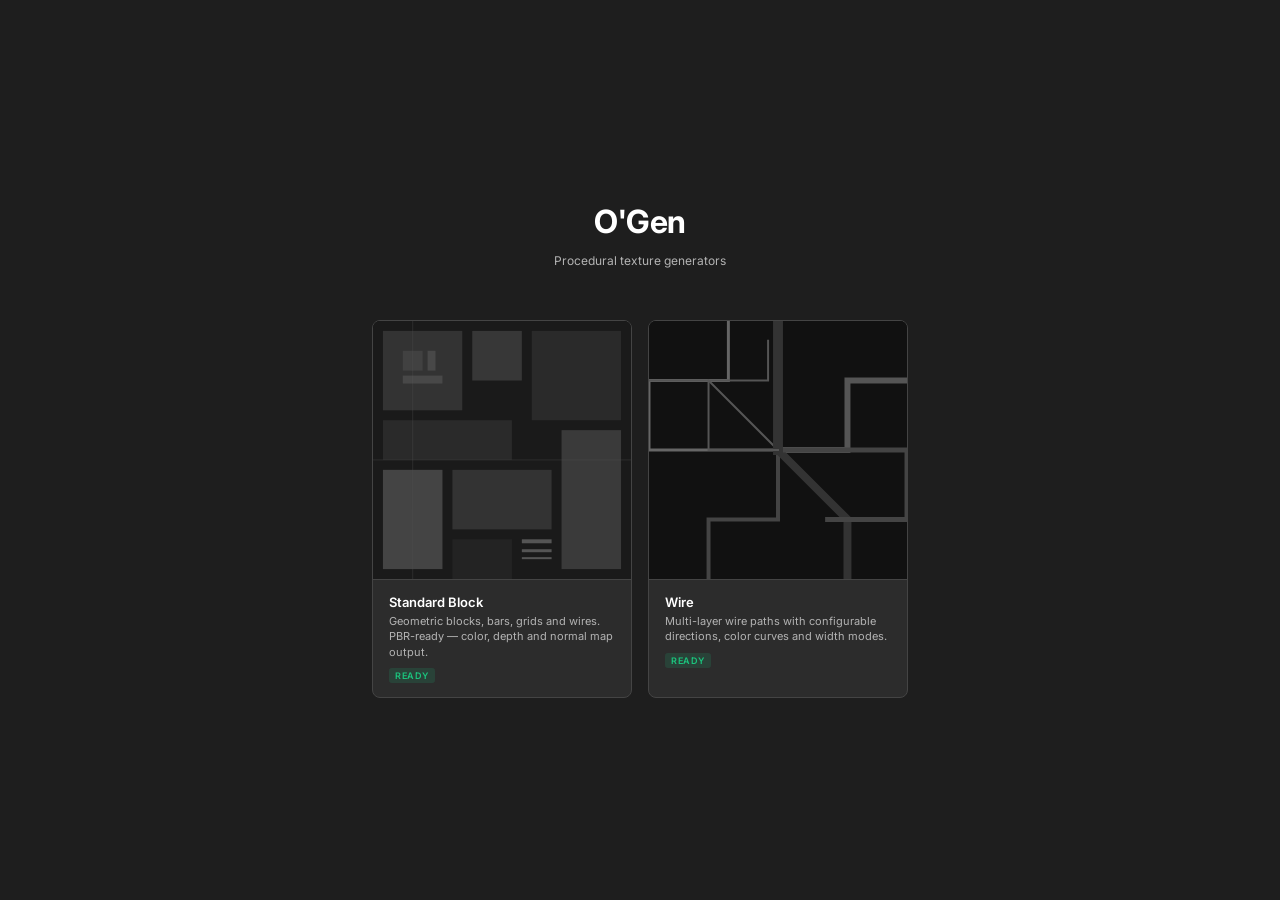
==== commit dfc1f0de: "Add Wire generator — multi-layer polyline paths with configurable modes Co-Authored-By: Claude Sonne" ====
--- a/index.html
+++ b/index.html
@@ -149,30 +149,26 @@
     </a>
 
     <!-- Wire -->
-    <div class="gen-card disabled">
+    <a href="wire.html" class="gen-card">
         <div class="gen-preview">
             <svg xmlns="http://www.w3.org/2000/svg" viewBox="0 0 260 260">
-                <rect width="260" height="260" fill="#1a1a1a"/>
-                <line x1="130" y1="0"   x2="130" y2="260" stroke="#444" stroke-width="2"/>
-                <line x1="0"   y1="130" x2="260" y2="130" stroke="#444" stroke-width="2"/>
-                <rect x="118" y="118" width="24" height="24" fill="none" stroke="#555" stroke-width="2"/>
-                <rect x="108" y="108" width="44" height="44" fill="none" stroke="#444" stroke-width="1.5"/>
-                <line x1="60"  y1="0"   x2="60"  y2="260" stroke="#333" stroke-width="1.5"/>
-                <line x1="200" y1="0"   x2="200" y2="260" stroke="#333" stroke-width="1.5"/>
-                <line x1="0"   y1="60"  x2="260" y2="60"  stroke="#333" stroke-width="1.5"/>
-                <line x1="0"   y1="200" x2="260" y2="200" stroke="#333" stroke-width="1.5"/>
-                <rect x="48"  y="48"  width="24" height="24" fill="none" stroke="#444" stroke-width="1.5"/>
-                <rect x="188" y="48"  width="24" height="24" fill="none" stroke="#444" stroke-width="1.5"/>
-                <rect x="48"  y="188" width="24" height="24" fill="none" stroke="#444" stroke-width="1.5"/>
-                <rect x="188" y="188" width="24" height="24" fill="none" stroke="#444" stroke-width="1.5"/>
+                <rect width="260" height="260" fill="#111"/>
+                <polyline points="130,130 200,130 200,60 260,60" stroke="#555" stroke-width="6" fill="none" stroke-linecap="square"/>
+                <polyline points="130,130 130,200 60,200 60,260" stroke="#444" stroke-width="4" fill="none" stroke-linecap="square"/>
+                <polyline points="130,130 0,130 0,60 80,60 80,0" stroke="#666" stroke-width="3" fill="none" stroke-linecap="square"/>
+                <polyline points="130,130 200,200 200,260" stroke="#333" stroke-width="8" fill="none" stroke-linecap="square"/>
+                <polyline points="130,130 60,60 0,60" stroke="#555" stroke-width="2" fill="none" stroke-linecap="square"/>
+                <polyline points="130,130 260,130 260,200 180,200" stroke="#444" stroke-width="5" fill="none" stroke-linecap="square"/>
+                <polyline points="130,130 130,0" stroke="#333" stroke-width="10" fill="none" stroke-linecap="square"/>
+                <polyline points="130,130 60,130 60,60 120,60 120,20" stroke="#555" stroke-width="2" fill="none" stroke-linecap="square"/>
             </svg>
         </div>
         <div class="gen-info">
             <div class="gen-name">Wire</div>
-            <div class="gen-desc">Cross-wire circuits, node grids and connector patterns. High-density line networks.</div>
-            <span class="gen-badge badge-soon">Coming soon</span>
+            <div class="gen-desc">Multi-layer wire paths with configurable directions, color curves and width modes.</div>
+            <span class="gen-badge badge-ready">Ready</span>
         </div>
-    </div>
+    </a>
 
 </div>
 
--- a/css/main.css
+++ b/css/main.css
@@ -95,13 +95,19 @@
 .back-btn svg { flex-shrink: 0; }
 
 .panel-title {
-    font-size: 18px;
+    font-size: 14px;
     font-weight: var(--ob-title-weight);
     color: var(--ob-ink);
-    letter-spacing: -0.2px;
-    padding-bottom: 8px;
-    border-bottom: 1px solid var(--ob-line);
-    margin-bottom: 2px;
+    display: flex;
+    align-items: center;
+    gap: 4px;
+    margin-bottom: 10px;
+}
+
+.panel-title .back-btn {
+    padding: 0;
+    color: var(--ob-muted);
+    flex-shrink: 0;
 }
 
 /* ─── Layout: Viewport ─────────────────────────────────────────────────────── */
@@ -294,16 +300,16 @@
 button:active { opacity: 0.8; }
 
 .btn-generate {
-    background: var(--ob-success);
+    background: var(--ob-panel-2);
+    color: var(--ob-ink);
+}
+.btn-generate:hover { background: var(--ob-hover); }
+
+.btn-export {
+    background: var(--ob-blue);
     color: #fff;
 }
-.btn-generate:hover { background: #17b370; }
-
-.btn-export {
-    background: var(--ob-accent);
-    color: #fff;
-}
-.btn-export:hover { background: #e0004b; }
+.btn-export:hover { background: var(--ob-blue-hover); }
 
 .btn-png {
     background: var(--ob-blue);
@@ -560,3 +566,33 @@
     gap: 8px;
 }
 .modal-actions button { flex: 1; height: 30px; }
+
+/* ─── Segment / mode button group ──────────────────────────────────────────── */
+.seg-group {
+    display: flex;
+    flex-wrap: wrap;
+    gap: 2px;
+    margin: 2px 0 6px;
+}
+
+.seg-btn {
+    background: none;
+    border: none;
+    border-bottom: 2px solid transparent;
+    color: var(--ob-muted);
+    font-family: var(--ob-font);
+    font-size: 11px;
+    padding: 3px 7px 4px;
+    cursor: pointer;
+    border-radius: var(--ob-radius-control) var(--ob-radius-control) 0 0;
+    transition: color 0.12s, border-color 0.12s;
+    white-space: nowrap;
+}
+
+.seg-btn:hover { color: var(--ob-ink); }
+
+.seg-btn.active {
+    color: var(--ob-ink);
+    font-weight: 600;
+    border-bottom-color: var(--ob-blue);
+}
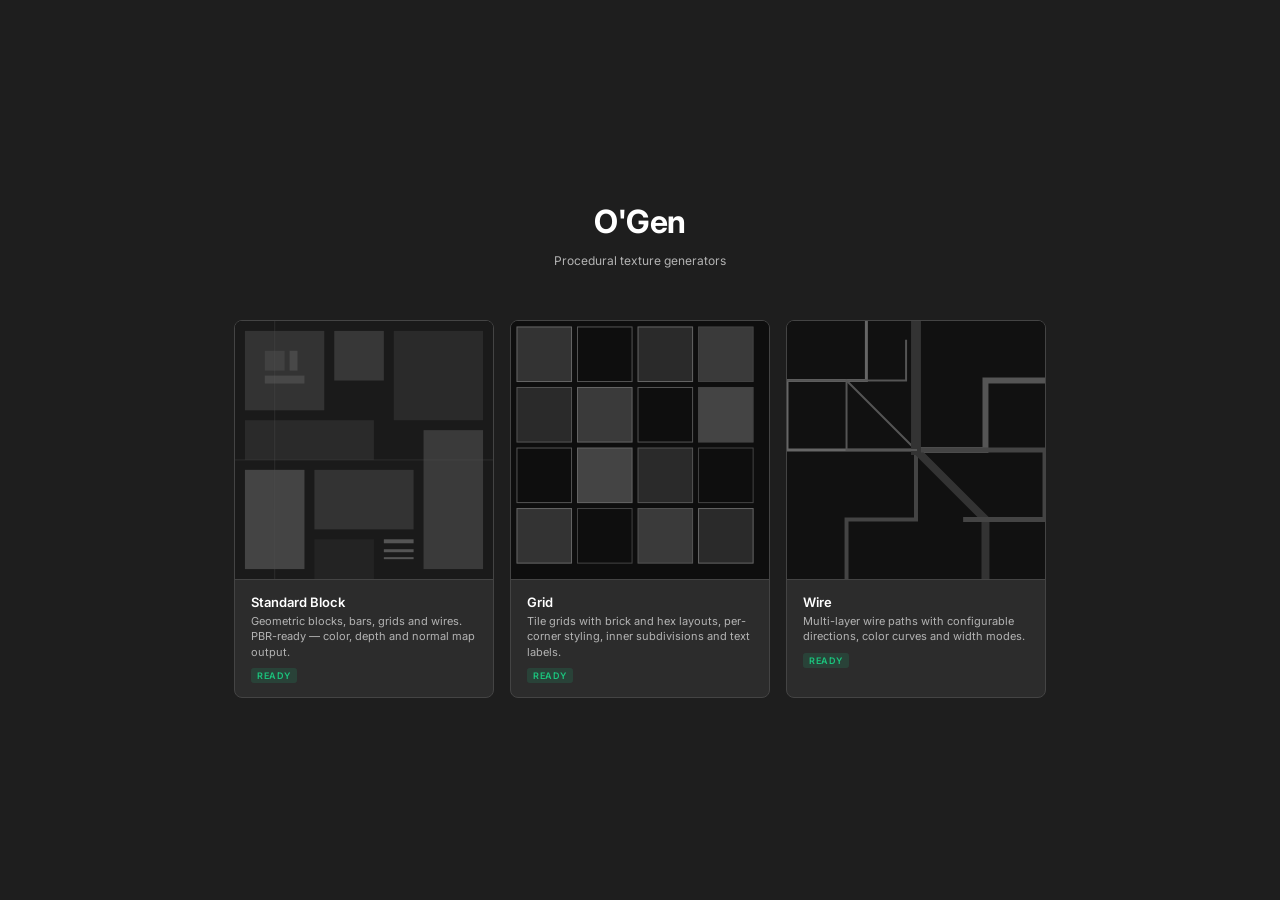
==== commit 9092b2f4: "Add Grid generator with brick/hex layouts and full cell styling Co-Authored-By: Claude Sonnet 4.6 <n" ====
--- a/index.html
+++ b/index.html
@@ -148,6 +148,36 @@
         </div>
     </a>
 
+    <!-- Grid -->
+    <a href="grid.html" class="gen-card">
+        <div class="gen-preview">
+            <svg xmlns="http://www.w3.org/2000/svg" viewBox="0 0 260 260">
+                <rect width="260" height="260" fill="#0e0e0e"/>
+                <rect x="6"   y="6"   width="55" height="55" fill="#333" stroke="#666" stroke-width="1"/>
+                <rect x="67"  y="6"   width="55" height="55" fill="none" stroke="#555" stroke-width="1"/>
+                <rect x="128" y="6"   width="55" height="55" fill="#2a2a2a" stroke="#666" stroke-width="1"/>
+                <rect x="189" y="6"   width="55" height="55" fill="#3a3a3a" stroke="#444" stroke-width="1"/>
+                <rect x="6"   y="67"  width="55" height="55" fill="#2a2a2a" stroke="#555" stroke-width="1"/>
+                <rect x="67"  y="67"  width="55" height="55" fill="#3a3a3a" stroke="#666" stroke-width="1"/>
+                <rect x="128" y="67"  width="55" height="55" fill="none"    stroke="#555" stroke-width="1"/>
+                <rect x="189" y="67"  width="55" height="55" fill="#444"    stroke="#444" stroke-width="1"/>
+                <rect x="6"   y="128" width="55" height="55" fill="none"    stroke="#555" stroke-width="1"/>
+                <rect x="67"  y="128" width="55" height="55" fill="#444"    stroke="#666" stroke-width="1"/>
+                <rect x="128" y="128" width="55" height="55" fill="#2a2a2a" stroke="#555" stroke-width="1"/>
+                <rect x="189" y="128" width="55" height="55" fill="none"    stroke="#444" stroke-width="1"/>
+                <rect x="6"   y="189" width="55" height="55" fill="#333"    stroke="#666" stroke-width="1"/>
+                <rect x="67"  y="189" width="55" height="55" fill="none"    stroke="#444" stroke-width="1"/>
+                <rect x="128" y="189" width="55" height="55" fill="#3a3a3a" stroke="#555" stroke-width="1"/>
+                <rect x="189" y="189" width="55" height="55" fill="#2a2a2a" stroke="#666" stroke-width="1"/>
+            </svg>
+        </div>
+        <div class="gen-info">
+            <div class="gen-name">Grid</div>
+            <div class="gen-desc">Tile grids with brick and hex layouts, per-corner styling, inner subdivisions and text labels.</div>
+            <span class="gen-badge badge-ready">Ready</span>
+        </div>
+    </a>
+
     <!-- Wire -->
     <a href="wire.html" class="gen-card">
         <div class="gen-preview">
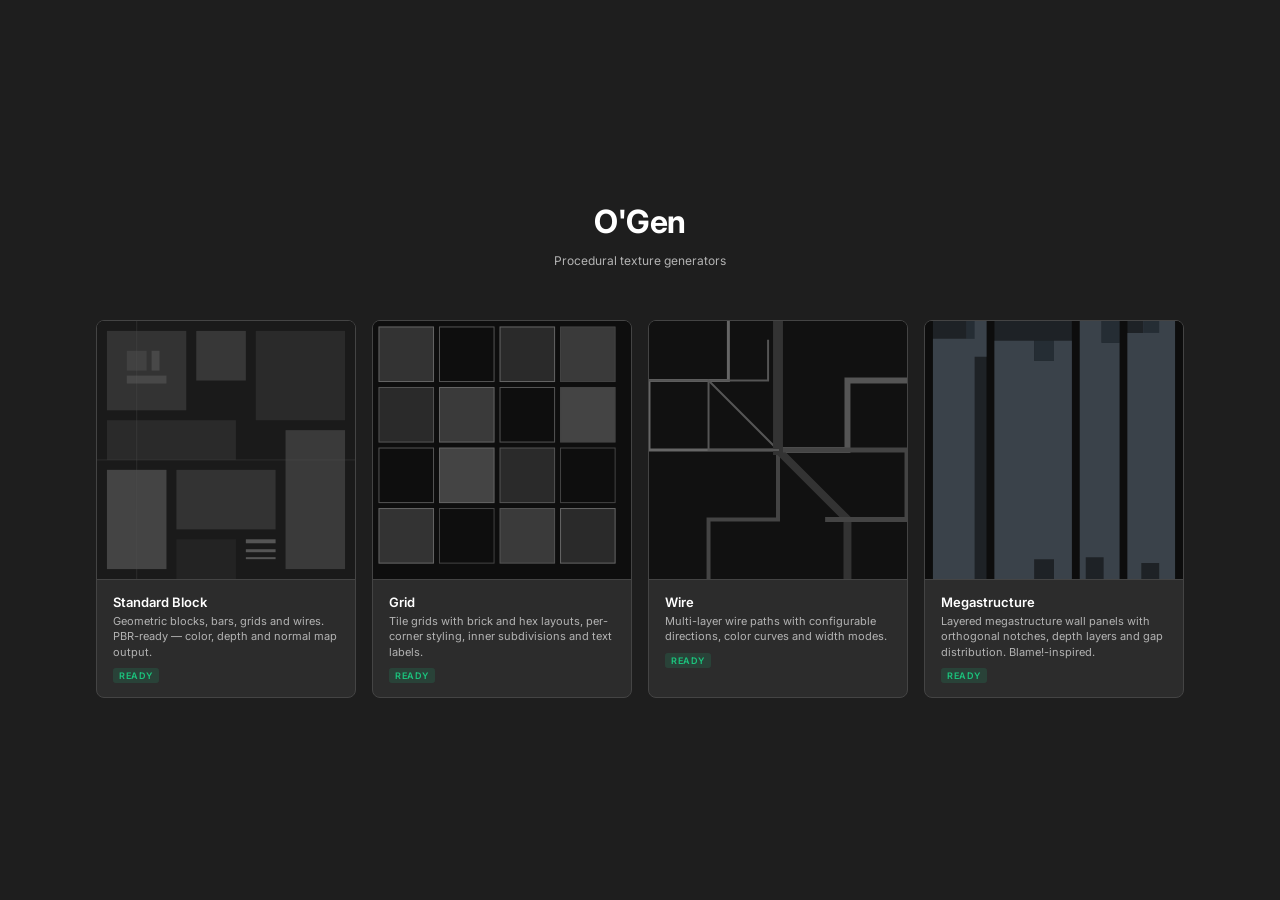
==== commit 27f06039: "Add Megastructure generator prototype: layered blocks with orthogonal notches" ====
--- a/index.html
+++ b/index.html
@@ -200,6 +200,35 @@
         </div>
     </a>
 
+    <!-- Megastructure -->
+    <a href="megastructure.html" class="gen-card">
+        <div class="gen-preview">
+            <svg xmlns="http://www.w3.org/2000/svg" viewBox="0 0 260 260">
+                <rect width="260" height="260" fill="#0d0d0d"/>
+                <!-- back layer: darker blocks -->
+                <polygon points="8,260 8,0 62,0 62,260" fill="#1e2226"/>
+                <polygon points="70,260 70,0 148,0 148,260" fill="#1e2226"/>
+                <polygon points="156,260 156,0 196,0 196,260" fill="#1e2226"/>
+                <polygon points="204,260 204,0 252,0 252,260" fill="#1e2226"/>
+                <!-- front layer: mid blocks with notches -->
+                <polygon points="8,260 8,18 42,18 42,0 62,0 62,36 50,36 50,260" fill="#3a424a"/>
+                <polygon points="70,20 70,260 110,260 110,240 130,240 130,260 148,260 148,20 130,20 130,40 110,40 110,20" fill="#3a424a"/>
+                <polygon points="156,260 156,0 178,0 178,22 196,22 196,0 196,260 180,260 180,238 162,238 162,260" fill="#3a424a"/>
+                <polygon points="204,260 204,12 220,12 220,0 252,0 252,260 236,260 236,244 218,244 218,260" fill="#3a424a"/>
+                <!-- highlight notch accents -->
+                <rect x="42" y="0" width="8" height="18" fill="#252d34"/>
+                <rect x="110" y="20" width="20" height="20" fill="#252d34"/>
+                <rect x="178" y="0" width="18" height="22" fill="#252d34"/>
+                <rect x="220" y="0" width="16" height="12" fill="#252d34"/>
+            </svg>
+        </div>
+        <div class="gen-info">
+            <div class="gen-name">Megastructure</div>
+            <div class="gen-desc">Layered megastructure wall panels with orthogonal notches, depth layers and gap distribution. Blame!-inspired.</div>
+            <span class="gen-badge badge-ready">Ready</span>
+        </div>
+    </a>
+
 </div>
 
 </body>
